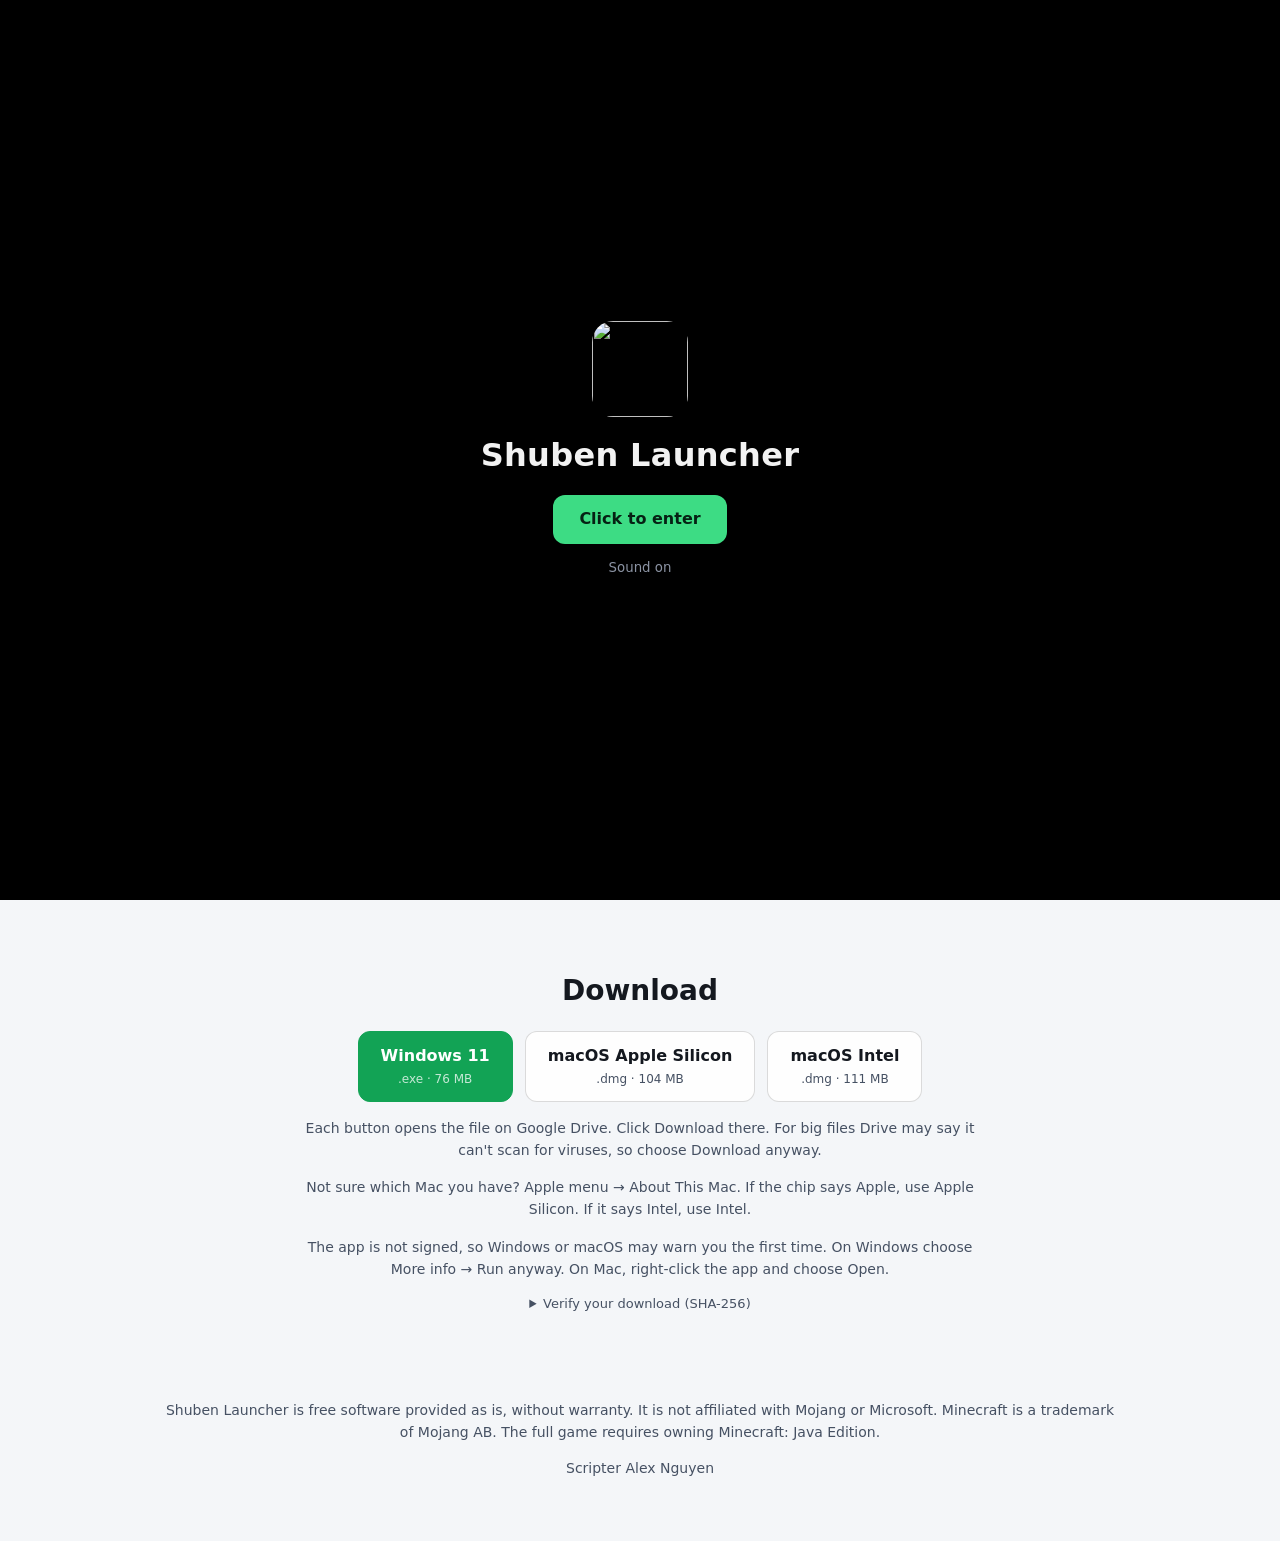
==== index.html @ 7bde4526 "Add files via upload bg.webp capybara-credit.png intro-sound.wav logo.png those files must be in" ====
<!DOCTYPE html>
<html lang="en">
<head>
<meta charset="utf-8">
<meta name="viewport" content="width=device-width, initial-scale=1, viewport-fit=cover">
<meta name="color-scheme" content="light dark">
<title>Shuben Launcher</title>
<script id="theme-init">try{var t=localStorage.getItem("shuben.theme");if(t==="dark"||t==="light")document.documentElement.dataset.theme=t}catch(e){}</script>
<link rel="stylesheet" href="style.css">
</head>
<body class="lock">

<div id="intro">
  <div id="gate">
    <img class="logo" src="assets/logo.png" alt="">
    <h1>Shuben Launcher</h1>
    <button id="enter">Click to enter</button>
    <small>Sound on</small>
  </div>
  <div id="roll" hidden>
    <div class="c-role">Scripter</div><div class="c-name">Alex Nguyen</div>
    <div class="c-role">Directed by</div><div class="c-name">Alex Nguyen</div>
    <div class="c-role">Produced by</div><div class="c-name">Alex Nguyen</div>
    <div class="c-role">Sound Design</div><div class="c-name">Alex Nguyen</div>
    <div class="c-role">Edited by</div><div class="c-name">Alex Nguyen</div>
    <div class="c-role">Special Thanks</div><div class="c-name">Alex Nguyen</div>
    <div class="c-role">Mascot</div><img class="c-img" src="assets/capybara-credit.png" alt="">
    <div class="c-title">Shuben Launcher</div>
  </div>
  <button id="skip" hidden>Skip</button>
</div>
<button id="theme-toggle" class="theme-btn" type="button" aria-label="Switch theme" title="Switch theme"><span aria-hidden="true">🌙</span></button>
<audio id="snd" preload="auto" src="assets/intro-sound.wav"></audio>

<main class="wrap">
  <header class="hero">
    <img class="logo" src="assets/logo.png" alt="Shuben Launcher logo">
    <h1>Shuben Launcher</h1>
    <p class="tag">A Minecraft launcher for Windows and macOS with Microsoft login, a built-in mod and resource pack store, skins and capes, and one-click servers from modpacks.</p>
    <div class="row">
      <a class="btn primary" href="#download">Download<small>Windows &amp; macOS</small></a>
      <button class="btn" id="replay">Replay intro<small>credits + sound</small></button>
    </div>
  </header>

  <section>
    <h2>Everything in one launcher</h2>
    <div class="grid">
      <div class="card"><h3>Microsoft login</h3><p>Sign in with the official Microsoft flow. Your login is remembered, encrypted on your computer.</p></div>
      <div class="card"><h3>Default mode</h3><p>No account yet? Default runs Mojang's free demo: time-limited and single-player only.</p></div>
      <div class="card"><h3>Skins &amp; capes</h3><p>Upload a skin and switch between the capes your account owns, right from the launcher.</p></div>
      <div class="card"><h3>Mod &amp; resource pack store</h3><p>Search Modrinth, filter by version and loader, and install with required dependencies in one click.</p></div>
      <div class="card"><h3>Servers from modpacks</h3><p>Upload a Modrinth .mrpack and get a ready server: mods, Java and server software installed for you.</p></div>
      <div class="card"><h3>Always up to date</h3><p>Checks for the newest releases and snapshots, and can auto-select the latest release for you.</p></div>
    </div>
  </section>


  <section id="download">
    <h2>Download</h2>
    <div class="row">
      <a class="btn primary" data-dl="windows">Windows 11<small>.exe · 76 MB</small></a>
      <a class="btn" data-dl="macArm">macOS Apple Silicon<small>.dmg · 104 MB</small></a>
      <a class="btn" data-dl="macIntel">macOS Intel<small>.dmg · 111 MB</small></a>
    </div>
    <p class="note">Each button opens the file on Google Drive. Click Download there. For big files Drive may say it can't scan for viruses, so choose Download anyway.</p>
    <p class="note">Not sure which Mac you have? Apple menu &rarr; About This Mac. If the chip says Apple, use Apple Silicon. If it says Intel, use Intel.</p>
    <p class="note">The app is not signed, so Windows or macOS may warn you the first time. On Windows choose More info &rarr; Run anyway. On Mac, right-click the app and choose Open.</p>
    <details>
      <summary>Verify your download (SHA-256)</summary>
      <pre>501d787b8bf76573355b5ede3293cb2824d514457baf2b5ac9c49565355bd155  ShubenLauncher.exe
ab06b20285928dd96e06fcc5855edee9f3e02b36a0efeb1e8f48c4ac49ca61c9  ShubenLauncher-arm64.dmg
dc980380eb8f8926dddb6dd595ad8d58cdeea8d173b1140497dd48a2df78082a  ShubenLauncher-x64.dmg</pre>
      <p>Windows: <code>certutil -hashfile ShubenLauncher.exe SHA256</code> &middot; Mac: <code>shasum -a 256 &lt;file&gt;</code></p>
    </details>
  </section>

  <footer>
    <p>Shuben Launcher is free software provided as is, without warranty. It is not affiliated with Mojang or Microsoft. Minecraft is a trademark of Mojang AB. The full game requires owning Minecraft: Java Edition.</p>
    <p>Scripter Alex Nguyen</p>
  </footer>
</main>

<script src="config.js"></script>
<script src="downloads.js"></script>
<script src="intro.js"></script>
<script src="theme.js"></script>
<script>
// If the other files did not load (for example index.html was opened from inside the zip), say so.
window.addEventListener('load', function () {
  if (typeof DOWNLOADS === 'undefined' || typeof snd === 'undefined') {
    var d = document.createElement('div');
    d.setAttribute('style', 'position:fixed;inset:0;z-index:999;background:#000;color:#fff;font:16px system-ui,sans-serif;display:flex;align-items:center;justify-content:center;text-align:center;padding:24px');
    d.textContent = 'Some files did not load. Extract the whole zip folder first, then open index.html from the extracted folder. Do not open it from inside the zip, and do not double-click the .js files.';
    document.body.appendChild(d);
  }
});
</script>
</body>
</html>
---- style.css ----
:root{color-scheme:light;box-sizing:border-box;padding-top:env(safe-area-inset-top,0px);padding-bottom:env(safe-area-inset-bottom,0px);
--text:#14181f;--muted:#465163;--panel:rgba(255,255,255,.84);--line:rgba(0,0,0,.14);--accent:#12a355;--on-accent:#fff;--overlay:rgba(255,255,255,.5);--bg:#e9edf2}
@media (prefers-color-scheme:dark){:root:not([data-theme="light"]){color-scheme:dark;--text:#e9ecf2;--muted:#a0a9b8;--panel:rgba(18,21,28,.84);--line:rgba(255,255,255,.13);--accent:#3ddc84;--on-accent:#062114;--overlay:rgba(8,10,14,.58);--bg:#0b0d11}}
:root[data-theme="dark"]{color-scheme:dark;--text:#e9ecf2;--muted:#a0a9b8;--panel:rgba(18,21,28,.84);--line:rgba(255,255,255,.13);--accent:#3ddc84;--on-accent:#062114;--overlay:rgba(8,10,14,.58);--bg:#0b0d11}
html{scroll-padding-top:env(safe-area-inset-top,0px);scroll-behavior:smooth}
*{box-sizing:border-box}
body{margin:0;color:var(--text);font:16px/1.55 "Segoe UI",system-ui,sans-serif;background:linear-gradient(var(--overlay),var(--overlay)),url("assets/bg.webp") center/cover fixed,var(--bg)}
body.lock{overflow:hidden}
[hidden]{display:none!important}
a{color:var(--accent)}
.wrap{max-width:1000px;margin:0 auto;padding:0 20px}
.hero{text-align:center;padding:72px 0 40px}
.logo{width:120px;height:120px;border-radius:22%;box-shadow:0 8px 30px rgba(0,0,0,.35)}
h1{font-size:clamp(34px,7vw,56px);margin:18px 0 8px;letter-spacing:.01em}
.tag{max-width:640px;margin:0 auto 26px;color:var(--muted);font-size:18px}
.row{display:flex;flex-wrap:wrap;gap:12px;justify-content:center}
.btn{display:inline-flex;flex-direction:column;align-items:center;gap:2px;padding:12px 22px;border-radius:12px;border:1px solid var(--line);background:var(--panel);color:var(--text);font:inherit;font-weight:600;text-decoration:none;cursor:pointer}
.btn small{font-weight:400;color:var(--muted);font-size:12px}
.btn.primary{background:var(--accent);color:var(--on-accent);border-color:var(--accent)}
.btn.primary small{color:inherit;opacity:.75}
.btn.soon{opacity:.6;cursor:default}
section{padding:36px 0}
h2{font-size:28px;margin:0 0 18px;text-align:center}
.grid{display:grid;grid-template-columns:repeat(auto-fit,minmax(260px,1fr));gap:16px}
.card{background:var(--panel);border:1px solid var(--line);border-radius:14px;padding:20px;backdrop-filter:blur(8px)}
.card h3{margin:0 0 6px;font-size:18px}
.card p{margin:0;color:var(--muted)}
.note{color:var(--muted);text-align:center;max-width:680px;margin:16px auto 0;font-size:14px}
footer{padding:36px 0 48px;text-align:center;color:var(--muted);font-size:14px}
footer .btn{margin-top:14px}
details{max-width:700px;margin:14px auto 0;color:var(--muted);font-size:13px;text-align:center}
summary{cursor:pointer}
pre{overflow-x:auto;text-align:left;background:var(--panel);border:1px solid var(--line);border-radius:10px;padding:12px;font-size:11px}
code{background:var(--panel);padding:1px 5px;border-radius:4px}
.card pre{margin:8px 0 0;white-space:pre-wrap;word-break:break-all}
.card .btn{margin-top:12px}
.theme-btn{position:fixed;z-index:50;top:calc(14px + env(safe-area-inset-top,0px));right:14px;width:44px;height:44px;border-radius:50%;border:1px solid var(--line);background:var(--panel);color:var(--text);font-size:20px;line-height:1;cursor:pointer;backdrop-filter:blur(8px);display:grid;place-items:center}
.theme-btn:hover{border-color:var(--accent)}
/* intro */
#intro{position:fixed;inset:0;z-index:100;background:#000;color:#f2f2f2;overflow:hidden;text-align:center;transition:opacity .5s}
#intro.out{opacity:0;pointer-events:none}
#gate{height:100%;display:flex;flex-direction:column;align-items:center;justify-content:center;gap:14px;padding:20px}
#gate .logo{width:96px;height:96px}
#gate h1{margin:0;font-size:32px}
#gate button{font:inherit;font-weight:600;padding:12px 26px;border-radius:12px;border:0;background:#3ddc84;color:#062114;cursor:pointer}
#gate small{color:#8b93a3}
#roll{position:absolute;left:0;right:0;top:0;padding-bottom:40px}
#roll.go{animation:roll 5s linear forwards}
@keyframes roll{from{transform:translateY(100vh)}to{transform:translateY(-100%)}}
.c-role{margin-top:34px;font-size:13px;letter-spacing:.35em;text-transform:uppercase;color:#8b93a3}
.c-name{margin-top:6px;font-size:26px;letter-spacing:.12em;text-transform:uppercase;font-family:Georgia,"Times New Roman",serif}
.c-img{display:block;width:150px;height:150px;margin:14px auto 0;border-radius:50%}
.c-title{margin-top:70px;font-size:40px;font-weight:700;letter-spacing:.3em;text-transform:uppercase;color:#3ddc84}
#skip{position:absolute;right:18px;bottom:calc(14px + env(safe-area-inset-bottom,0px));background:none;border:0;color:#777;font:inherit;text-decoration:underline;cursor:pointer}
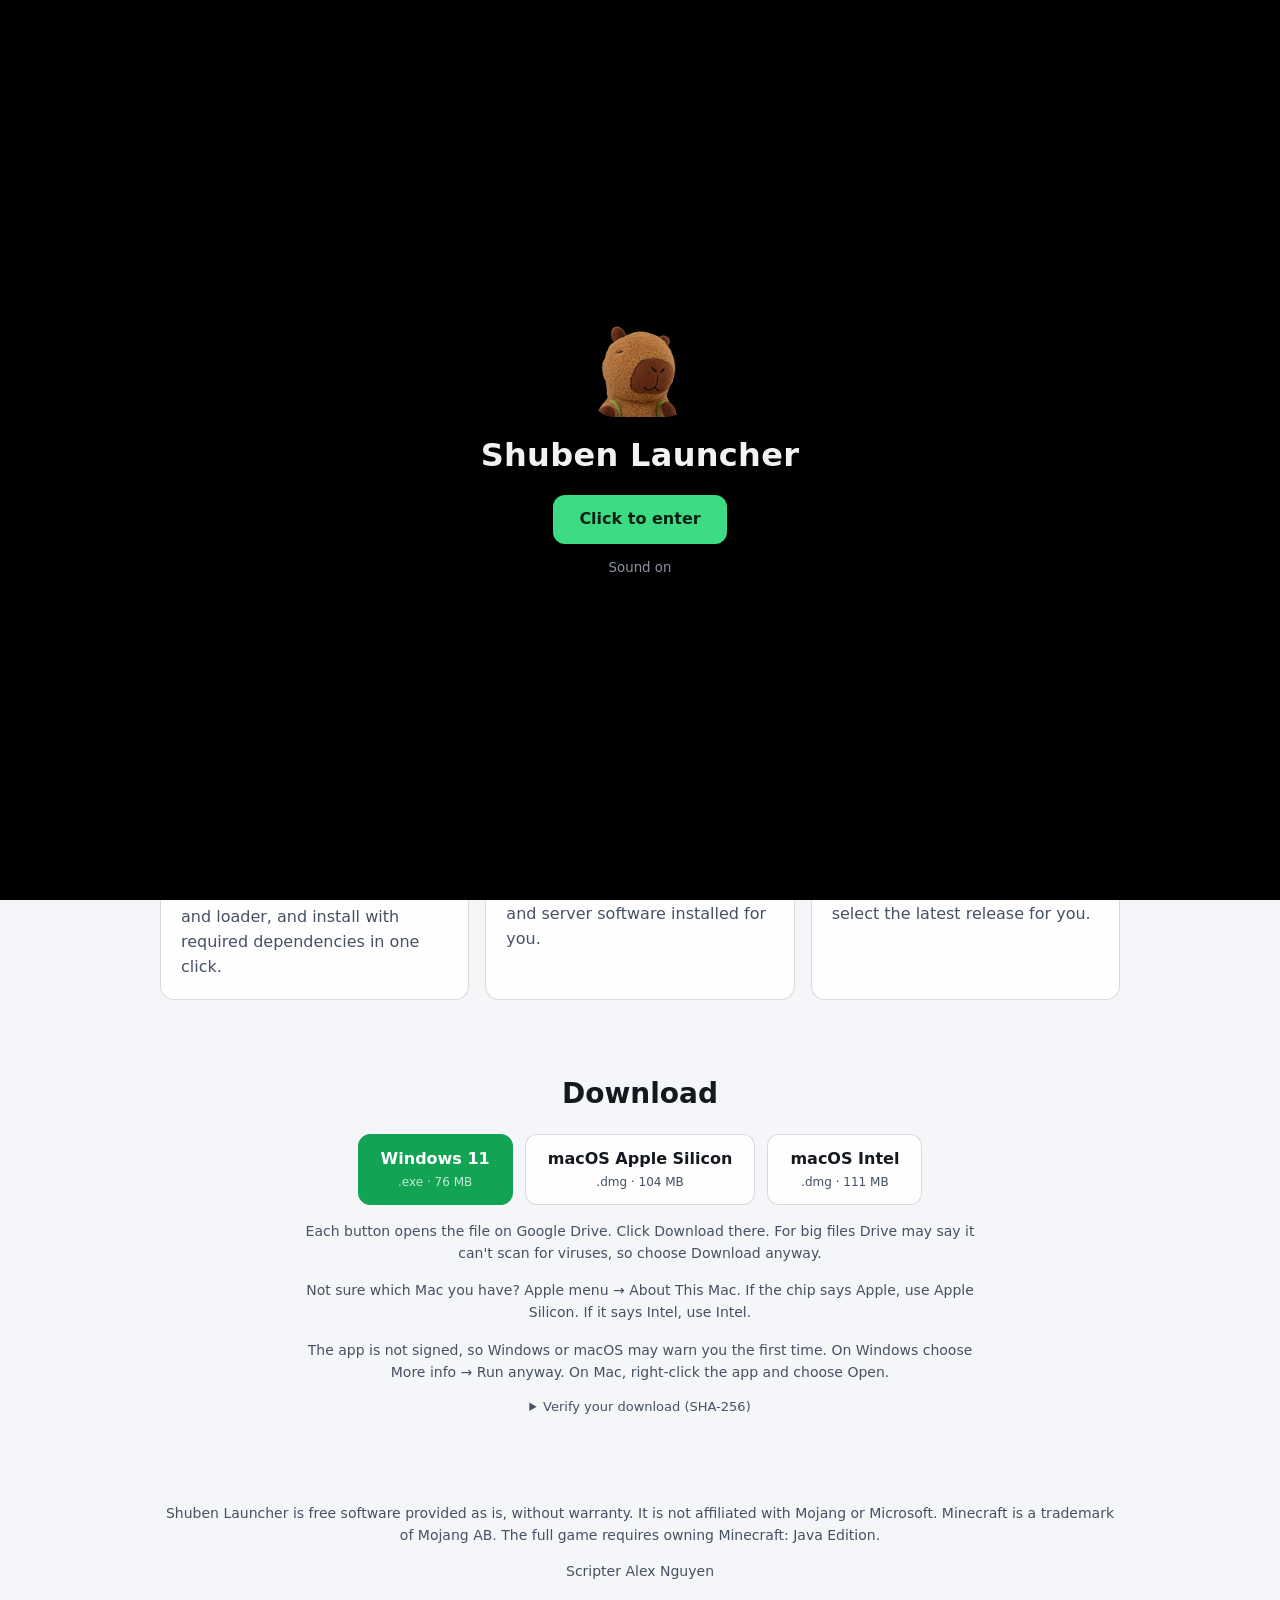
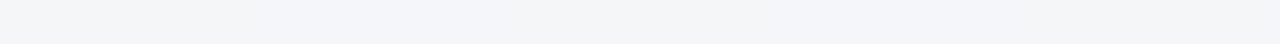
==== commit d8b39e2e: "Add files via upload" ====
--- a/index.html
+++ b/index.html
@@ -12,7 +12,7 @@
 
 <div id="intro">
   <div id="gate">
-    <img class="logo" src="assets/logo.png" alt="">
+    <img class="logo" src="logo.png" alt="">
     <h1>Shuben Launcher</h1>
     <button id="enter">Click to enter</button>
     <small>Sound on</small>
@@ -24,17 +24,17 @@
     <div class="c-role">Sound Design</div><div class="c-name">Alex Nguyen</div>
     <div class="c-role">Edited by</div><div class="c-name">Alex Nguyen</div>
     <div class="c-role">Special Thanks</div><div class="c-name">Alex Nguyen</div>
-    <div class="c-role">Mascot</div><img class="c-img" src="assets/capybara-credit.png" alt="">
+    <div class="c-role">Mascot</div><img class="c-img" src="capybara-credit.png" alt="">
     <div class="c-title">Shuben Launcher</div>
   </div>
   <button id="skip" hidden>Skip</button>
 </div>
 <button id="theme-toggle" class="theme-btn" type="button" aria-label="Switch theme" title="Switch theme"><span aria-hidden="true">🌙</span></button>
-<audio id="snd" preload="auto" src="assets/intro-sound.wav"></audio>
+<audio id="snd" preload="auto" src="intro-sound.wav"></audio>
 
 <main class="wrap">
   <header class="hero">
-    <img class="logo" src="assets/logo.png" alt="Shuben Launcher logo">
+    <img class="logo" src="logo.png" alt="Shuben Launcher logo">
     <h1>Shuben Launcher</h1>
     <p class="tag">A Minecraft launcher for Windows and macOS with Microsoft login, a built-in mod and resource pack store, skins and capes, and one-click servers from modpacks.</p>
     <div class="row">
--- a/style.css
+++ b/style.css
@@ -4,7 +4,7 @@
 :root[data-theme="dark"]{color-scheme:dark;--text:#e9ecf2;--muted:#a0a9b8;--panel:rgba(18,21,28,.84);--line:rgba(255,255,255,.13);--accent:#3ddc84;--on-accent:#062114;--overlay:rgba(8,10,14,.58);--bg:#0b0d11}
 html{scroll-padding-top:env(safe-area-inset-top,0px);scroll-behavior:smooth}
 *{box-sizing:border-box}
-body{margin:0;color:var(--text);font:16px/1.55 "Segoe UI",system-ui,sans-serif;background:linear-gradient(var(--overlay),var(--overlay)),url("assets/bg.webp") center/cover fixed,var(--bg)}
+body{margin:0;color:var(--text);font:16px/1.55 "Segoe UI",system-ui,sans-serif;background:linear-gradient(var(--overlay),var(--overlay)),url("bg.webp") center/cover fixed,var(--bg)}
 body.lock{overflow:hidden}
 [hidden]{display:none!important}
 a{color:var(--accent)}
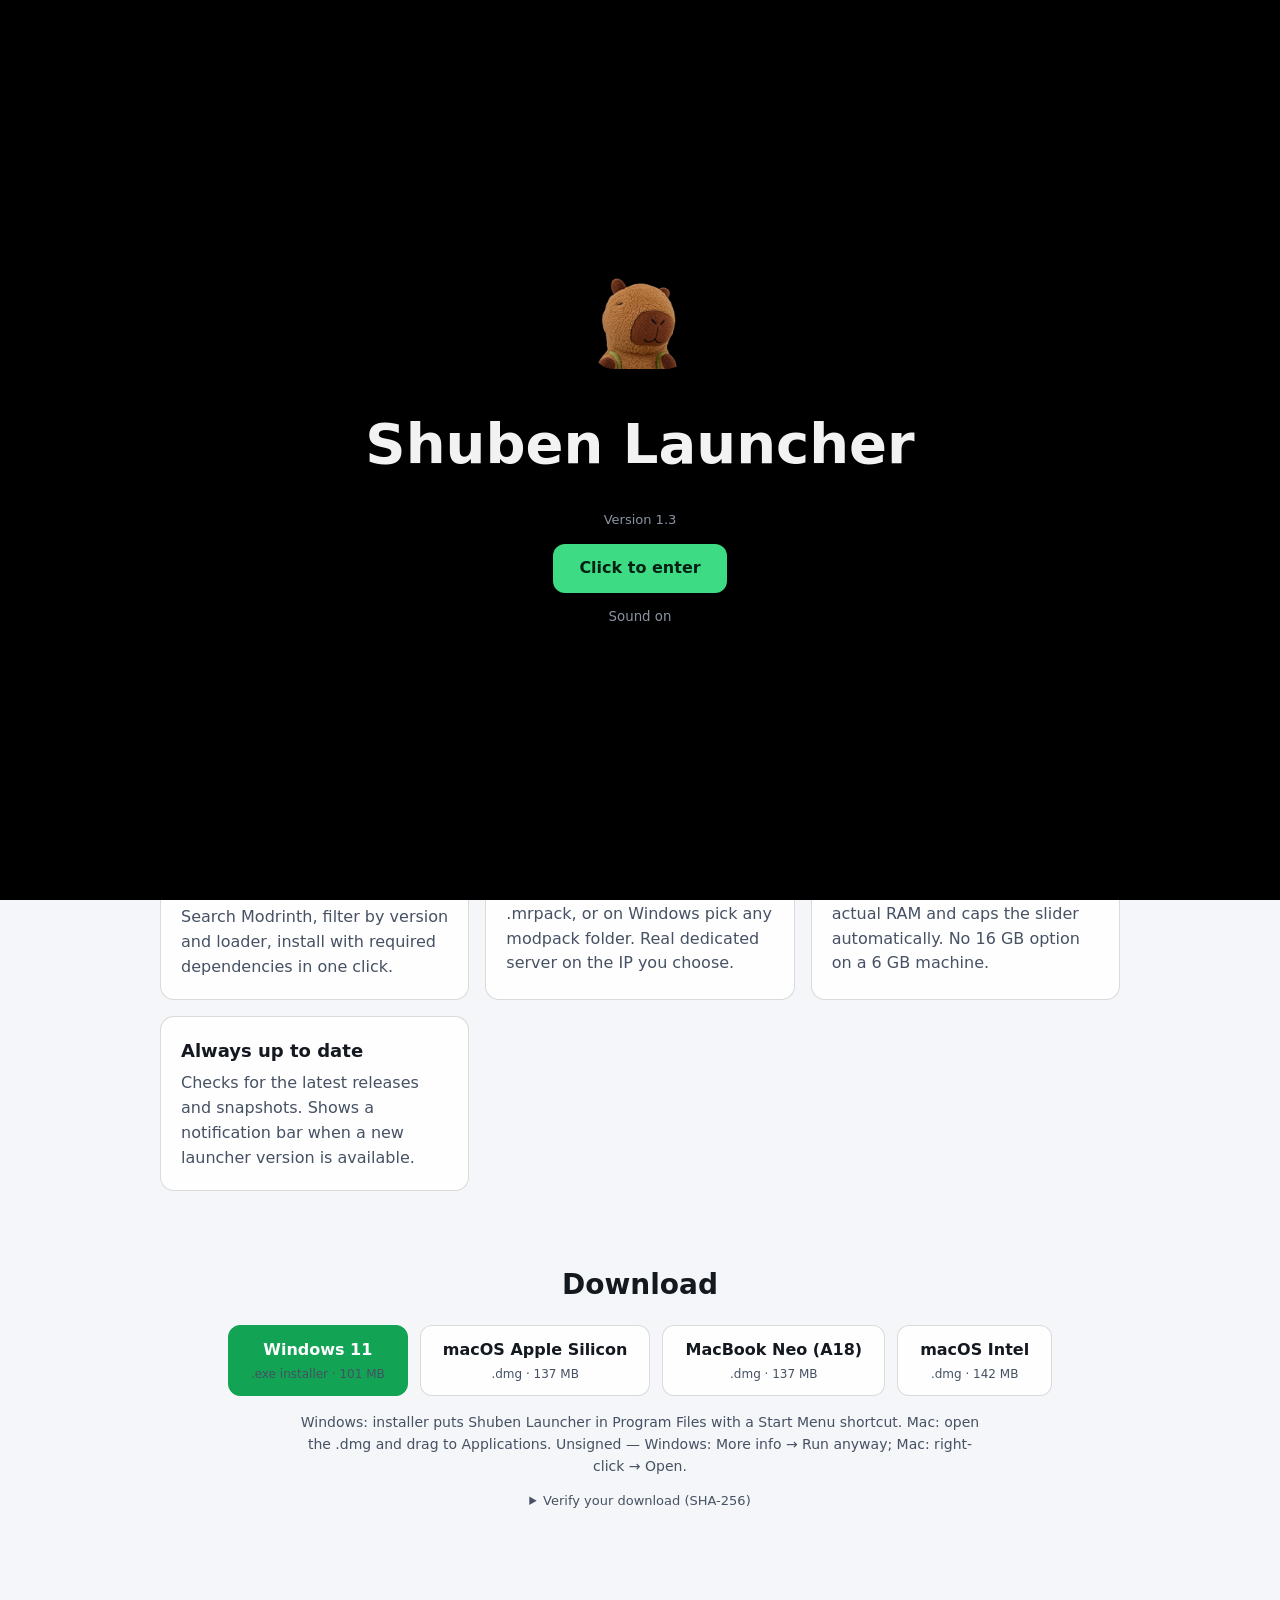
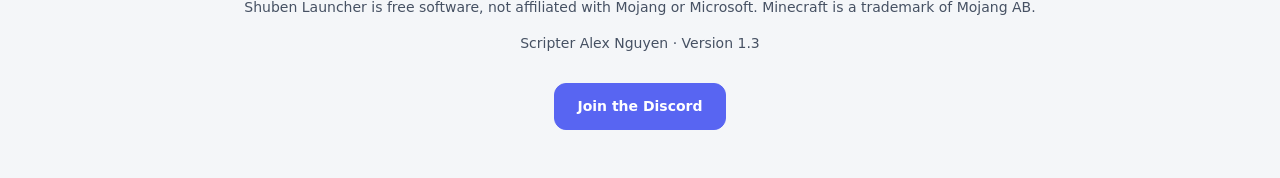
==== commit a5264199: "Add files via upload" ====
--- a/index.html
+++ b/index.html
@@ -2,18 +2,70 @@
 <html lang="en">
 <head>
 <meta charset="utf-8">
+<meta name="color-scheme" content="light dark">
 <meta name="viewport" content="width=device-width, initial-scale=1, viewport-fit=cover">
-<meta name="color-scheme" content="light dark">
 <title>Shuben Launcher</title>
 <script id="theme-init">try{var t=localStorage.getItem("shuben.theme");if(t==="dark"||t==="light")document.documentElement.dataset.theme=t}catch(e){}</script>
-<link rel="stylesheet" href="style.css">
+<style>
+:root{color-scheme:light;box-sizing:border-box;padding-top:env(safe-area-inset-top,0px);padding-bottom:env(safe-area-inset-bottom,0px);
+--text:#14181f;--muted:#465163;--panel:rgba(255,255,255,.84);--line:rgba(0,0,0,.14);--accent:#12a355;--on-accent:#fff;--overlay:rgba(255,255,255,.5);--bg:#e9edf2}
+@media (prefers-color-scheme:dark){:root:not([data-theme="light"]){color-scheme:dark;--text:#e9ecf2;--muted:#a0a9b8;--panel:rgba(18,21,28,.84);--line:rgba(255,255,255,.13);--accent:#3ddc84;--on-accent:#062114;--overlay:rgba(8,10,14,.58);--bg:#0b0d11}}
+:root[data-theme="dark"]{color-scheme:dark;--text:#e9ecf2;--muted:#a0a9b8;--panel:rgba(18,21,28,.84);--line:rgba(255,255,255,.13);--accent:#3ddc84;--on-accent:#062114;--overlay:rgba(8,10,14,.58);--bg:#0b0d11}
+html{scroll-padding-top:env(safe-area-inset-top,0px);scroll-behavior:smooth}
+*{box-sizing:border-box}
+body{margin:0;color:var(--text);font:16px/1.55 "Segoe UI",system-ui,sans-serif;background:linear-gradient(var(--overlay),var(--overlay)),url("[data-uri]") center/cover fixed,var(--bg)}
+body.lock{overflow:hidden}
+[hidden]{display:none!important}
+a{color:var(--accent)}
+.wrap{max-width:1000px;margin:0 auto;padding:0 20px}
+.hero{text-align:center;padding:72px 0 40px}
+.logo{width:120px;height:120px;border-radius:22%;box-shadow:0 8px 30px rgba(0,0,0,.35)}
+h1{font-size:clamp(34px,7vw,56px);margin:18px 0 8px}
+.tag{max-width:640px;margin:0 auto 26px;color:var(--muted);font-size:18px}
+.row{display:flex;flex-wrap:wrap;gap:12px;justify-content:center}
+.btn{display:inline-flex;flex-direction:column;align-items:center;gap:2px;padding:12px 22px;border-radius:12px;border:1px solid var(--line);background:var(--panel);color:var(--text);font:inherit;font-weight:600;text-decoration:none;cursor:pointer}
+.btn small{font-weight:400;color:var(--muted);font-size:12px}
+.btn.primary{background:var(--accent);color:var(--on-accent);border-color:var(--accent)}
+section{padding:36px 0}
+h2{font-size:28px;margin:0 0 18px;text-align:center}
+.grid{display:grid;grid-template-columns:repeat(auto-fit,minmax(260px,1fr));gap:16px}
+.card{background:var(--panel);border:1px solid var(--line);border-radius:14px;padding:20px;backdrop-filter:blur(8px)}
+.card h3{margin:0 0 6px;font-size:18px}
+.card p{margin:0;color:var(--muted)}
+.note{color:var(--muted);text-align:center;max-width:680px;margin:16px auto 0;font-size:14px}
+footer{padding:36px 0 48px;text-align:center;color:var(--muted);font-size:14px}
+details{max-width:700px;margin:14px auto 0;color:var(--muted);font-size:13px;text-align:center}
+summary{cursor:pointer}
+pre{overflow-x:auto;text-align:left;background:var(--panel);border:1px solid var(--line);border-radius:10px;padding:12px;font-size:11px}
+code{background:var(--panel);padding:1px 5px;border-radius:4px}
+.theme-btn{position:fixed;z-index:50;top:calc(14px + env(safe-area-inset-top,0px));right:14px;width:44px;height:44px;border-radius:50%;border:1px solid var(--line);background:var(--panel);color:var(--text);font-size:20px;cursor:pointer;backdrop-filter:blur(8px);display:grid;place-items:center}
+.theme-btn:hover{border-color:var(--accent)}
+#intro{position:fixed;inset:0;z-index:100;background:#000;color:#f2f2f2;overflow:hidden;text-align:center;transition:opacity .5s}
+#intro.out{opacity:0;pointer-events:none}
+#gate{height:100%;display:flex;flex-direction:column;align-items:center;justify-content:center;gap:14px;padding:20px}
+#gate .logo{width:96px;height:96px}
+#gate button{font:inherit;font-weight:600;padding:12px 26px;border-radius:12px;border:0;background:#3ddc84;color:#062114;cursor:pointer}
+#gate small{color:#8b93a3}
+#roll{position:absolute;left:0;right:0;top:0;padding-bottom:40px}
+#roll.go{animation:roll 5s linear forwards}
+@keyframes roll{from{transform:translateY(100vh)}to{transform:translateY(-100%)}}
+.c-role{margin-top:34px;font-size:13px;letter-spacing:.35em;text-transform:uppercase;color:#8b93a3}
+.c-name{margin-top:6px;font-size:26px;letter-spacing:.12em;text-transform:uppercase;font-family:Georgia,"Times New Roman",serif}
+.c-img{display:block;width:150px;height:150px;margin:14px auto 0;border-radius:50%}
+.c-title{margin-top:70px;font-size:40px;font-weight:700;letter-spacing:.3em;text-transform:uppercase;color:#3ddc84}
+#skip{position:absolute;right:18px;bottom:calc(14px + env(safe-area-inset-bottom,0px));background:none;border:0;color:#777;font:inherit;text-decoration:underline;cursor:pointer}
+.small{font-size:12px}
+.btn.discord{background:#5865F2;color:#fff;border-color:#5865F2}
+</style>
 </head>
 <body class="lock">
 
+<button id="theme-toggle" class="theme-btn" type="button" aria-label="Switch theme" title="Switch theme"><span aria-hidden="true">🌙</span></button>
 <div id="intro">
   <div id="gate">
-    <img class="logo" src="logo.png" alt="">
+    <img class="logo" src="[data-uri]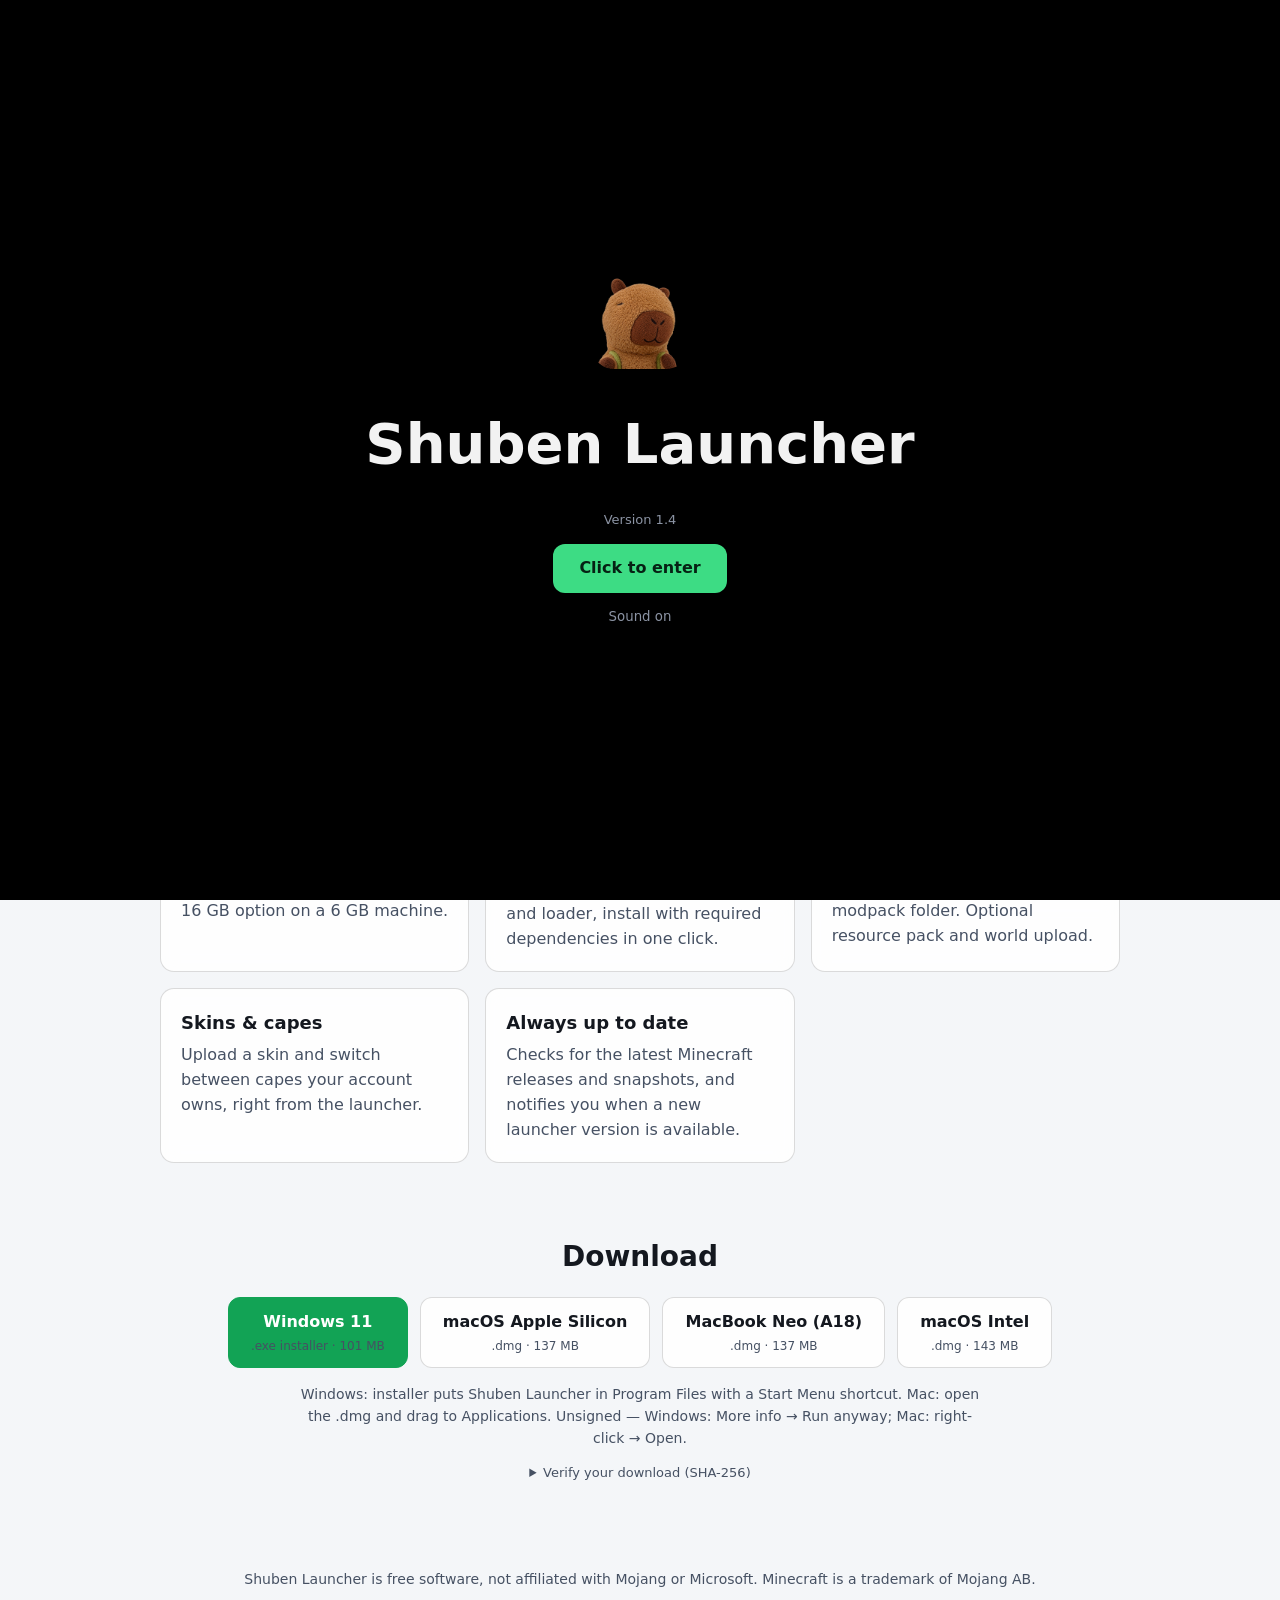
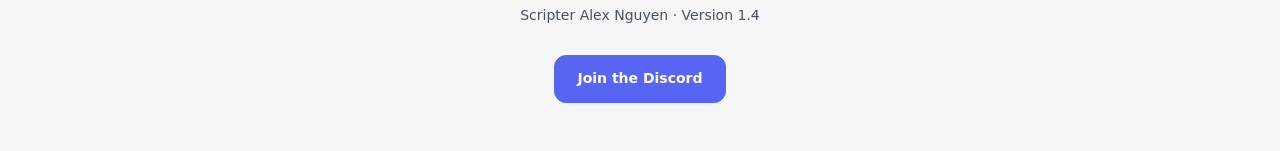
==== commit 41b40303: "Add files via upload" ====
--- a/index.html
+++ b/index.html
@@ -3,15 +3,15 @@
 <head>
 <meta charset="utf-8">
 <meta name="color-scheme" content="light dark">
-<meta name="viewport" content="width=device-width, initial-scale=1, viewport-fit=cover">
-<title>Shuben Launcher</title>
-<script id="theme-init">try{var t=localStorage.getItem("shuben.theme");if(t==="dark"||t==="light")document.documentElement.dataset.theme=t}catch(e){}</script>
+<meta name="viewport" content="width=device-width,initial-scale=1,viewport-fit=cover">
+<link rel="icon" href="[data-uri]" type="image/x-icon">
+<title>Shuben Launcher 1.4</title>
+<script id="ti">try{var t=localStorage.getItem("shuben.theme");if(t==="dark"||t==="light")document.documentElement.dataset.theme=t}catch(e){}</script>
 <style>
-:root{color-scheme:light;box-sizing:border-box;padding-top:env(safe-area-inset-top,0px);padding-bottom:env(safe-area-inset-bottom,0px);
---text:#14181f;--muted:#465163;--panel:rgba(255,255,255,.84);--line:rgba(0,0,0,.14);--accent:#12a355;--on-accent:#fff;--overlay:rgba(255,255,255,.5);--bg:#e9edf2}
-@media (prefers-color-scheme:dark){:root:not([data-theme="light"]){color-scheme:dark;--text:#e9ecf2;--muted:#a0a9b8;--panel:rgba(18,21,28,.84);--line:rgba(255,255,255,.13);--accent:#3ddc84;--on-accent:#062114;--overlay:rgba(8,10,14,.58);--bg:#0b0d11}}
+:root{color-scheme:light;--text:#14181f;--muted:#465163;--panel:rgba(255,255,255,.84);--line:rgba(0,0,0,.14);--accent:#12a355;--on-accent:#fff;--overlay:rgba(255,255,255,.5);--bg:#e9edf2;box-sizing:border-box;padding-top:env(safe-area-inset-top,0px);padding-bottom:env(safe-area-inset-bottom,0px)}
+@media(prefers-color-scheme:dark){:root:not([data-theme="light"]){color-scheme:dark;--text:#e9ecf2;--muted:#a0a9b8;--panel:rgba(18,21,28,.84);--line:rgba(255,255,255,.13);--accent:#3ddc84;--on-accent:#062114;--overlay:rgba(8,10,14,.58);--bg:#0b0d11}}
 :root[data-theme="dark"]{color-scheme:dark;--text:#e9ecf2;--muted:#a0a9b8;--panel:rgba(18,21,28,.84);--line:rgba(255,255,255,.13);--accent:#3ddc84;--on-accent:#062114;--overlay:rgba(8,10,14,.58);--bg:#0b0d11}
-html{scroll-padding-top:env(safe-area-inset-top,0px);scroll-behavior:smooth}
+html{scroll-behavior:smooth;scroll-padding-top:env(safe-area-inset-top,0px)}
 *{box-sizing:border-box}
 body{margin:0;color:var(--text);font:16px/1.55 "Segoe UI",system-ui,sans-serif;background:linear-gradient(var(--overlay),var(--overlay)),url("[data-uri]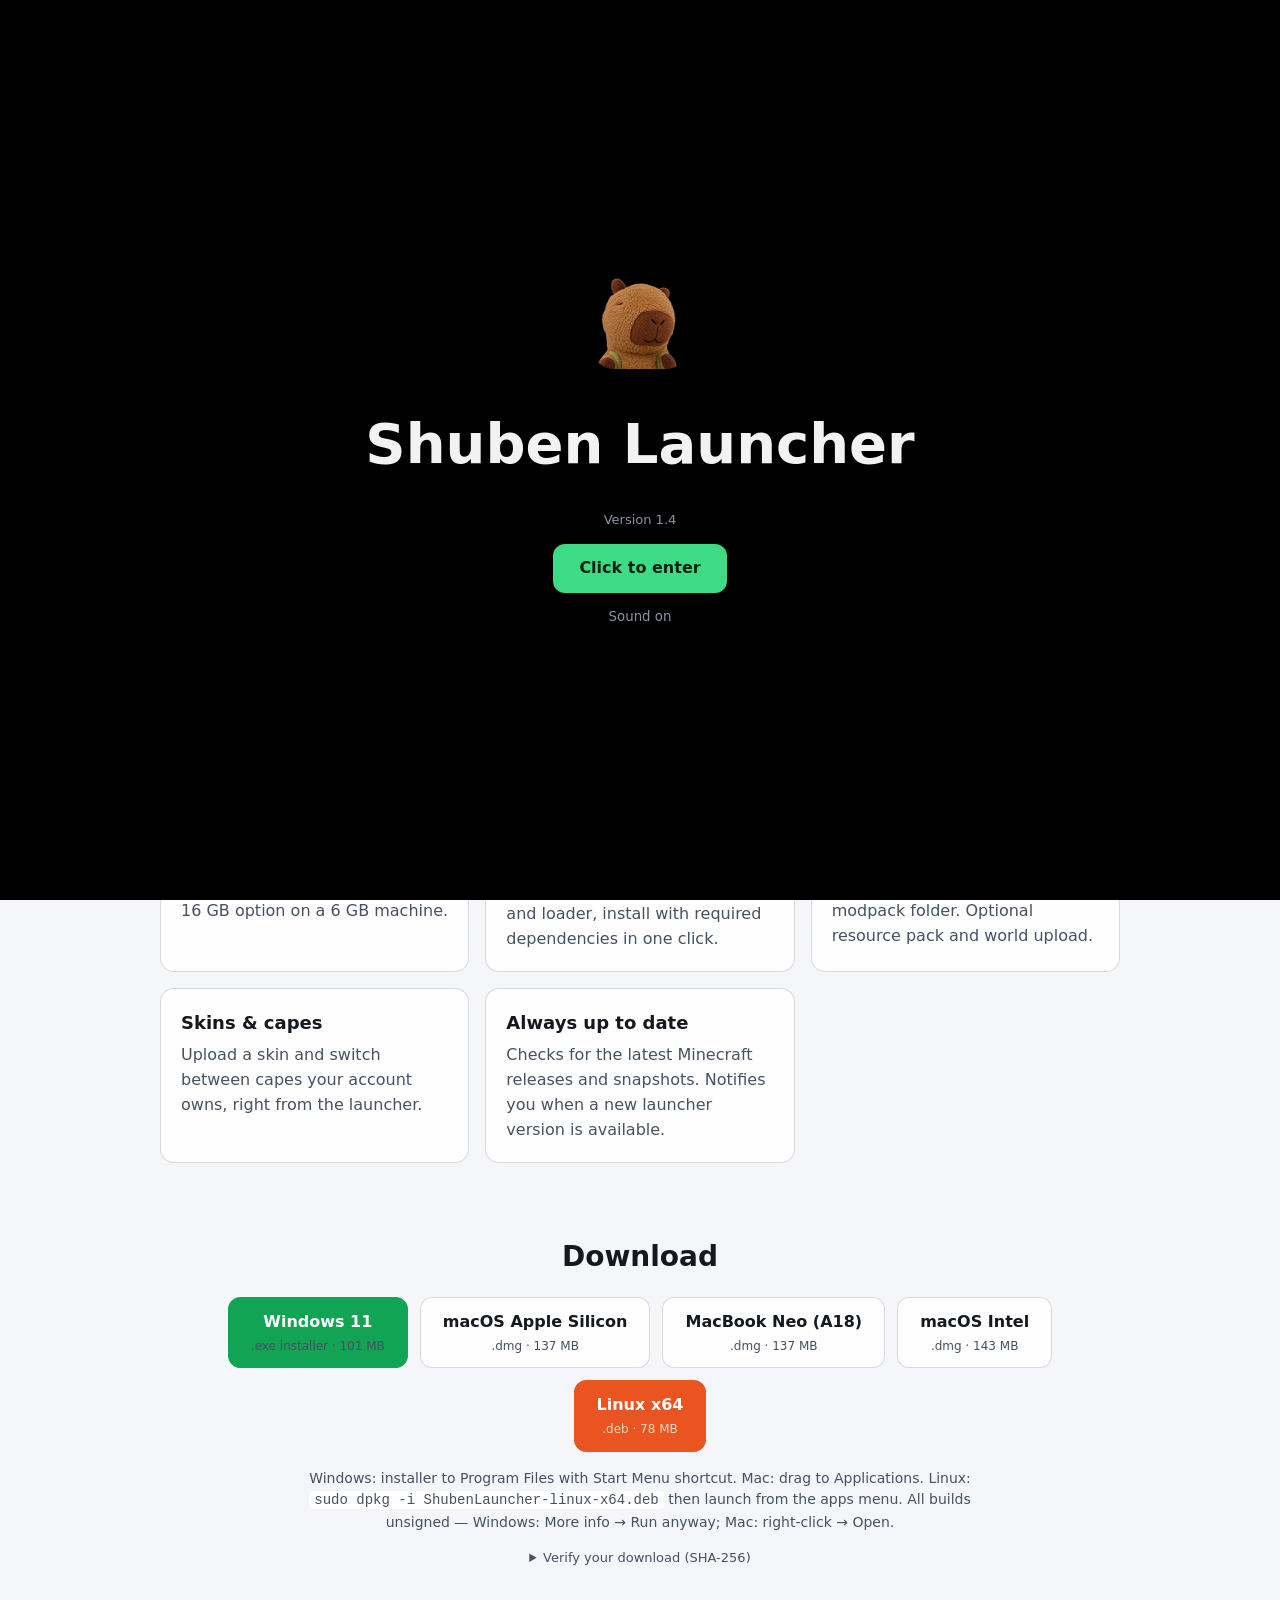
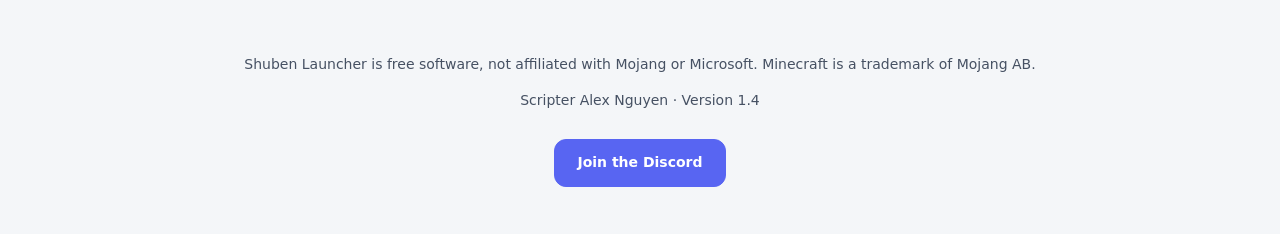
==== commit 6213fe8b: "Add files via upload" ====
--- a/index.html
+++ b/index.html
@@ -27,7 +27,8 @@
 .btn small{font-weight:400;color:var(--muted);font-size:12px}
 .btn.primary{background:var(--accent);color:var(--on-accent);border-color:var(--accent)}
 .btn.discord{background:#5865F2;color:#fff;border-color:#5865F2}
-.btn.discord small{color:rgba(255,255,255,.75)}
+.btn.linux{background:#E95420;color:#fff;border-color:#E95420}
+.btn.discord small,.btn.linux small{color:rgba(255,255,255,.75)}
 section{padding:36px 0}
 h2{font-size:28px;margin:0 0 18px;text-align:center}
 .grid{display:grid;grid-template-columns:repeat(auto-fit,minmax(260px,1fr));gap:16px}
@@ -85,9 +86,9 @@
   <header class="hero">
     <img class="logo" src="[data-uri]" alt="Shuben Launcher logo">
     <h1>Shuben Launcher</h1>
-    <p class="tag">A Minecraft launcher for Windows and macOS &mdash; Microsoft login, mod store, performance tuning, one-click servers and more.</p>
+    <p class="tag">A Minecraft launcher for Windows, macOS and Linux &mdash; Microsoft login, mod store, performance tuning, one-click servers and more.</p>
     <div class="row">
-      <a class="btn primary" href="#download">Download<small>Windows &amp; macOS</small></a>
+      <a class="btn primary" href="#download">Download<small>Windows, macOS &amp; Linux</small></a>
       <a class="btn discord" href="https://discord.gg/PazyRxe4T" target="_blank" rel="noopener">Join Discord<small>community &amp; support</small></a>
       <button class="btn" id="replay">Replay intro<small>credits + sound</small></button>
     </div>
@@ -97,12 +98,12 @@
     <div class="grid">
       <div class="card"><h3>Shuben account</h3><p>Sign up with email or Google. Up to 3 Microsoft accounts. Switch profiles instantly by clicking your avatar.</p></div>
       <div class="card"><h3>Default mode</h3><p>No purchase needed. Runs Mojang's free demo with Fabric, Sodium and Night Vision pre-installed. Stays the demo.</p></div>
-      <div class="card"><h3>Performance tab</h3><p>G1GC tuning, render distance, FPS cap, V-Sync, clouds and particle settings &mdash; applied at launch, no mods needed.</p></div>
+      <div class="card"><h3>Performance tab</h3><p>G1GC tuning, render distance, FPS cap, V-Sync, clouds and particles &mdash; applied at launch, no mods needed.</p></div>
       <div class="card"><h3>Smart memory</h3><p>Reads your PC's actual RAM and caps the slider automatically. No 16 GB option on a 6 GB machine.</p></div>
       <div class="card"><h3>Mod &amp; resource pack store</h3><p>Search Modrinth, filter by version and loader, install with required dependencies in one click.</p></div>
       <div class="card"><h3>Servers</h3><p>Create a plain server, upload a .mrpack, or on Windows pick any modpack folder. Optional resource pack and world upload.</p></div>
       <div class="card"><h3>Skins &amp; capes</h3><p>Upload a skin and switch between capes your account owns, right from the launcher.</p></div>
-      <div class="card"><h3>Always up to date</h3><p>Checks for the latest Minecraft releases and snapshots, and notifies you when a new launcher version is available.</p></div>
+      <div class="card"><h3>Always up to date</h3><p>Checks for the latest Minecraft releases and snapshots. Notifies you when a new launcher version is available.</p></div>
     </div>
   </section>
   <section id="download">
@@ -112,15 +113,17 @@
       <a class="btn" data-dl="macArm">macOS Apple Silicon<small>.dmg &middot; 137 MB</small></a>
       <a class="btn" data-dl="macNeo">MacBook Neo (A18)<small>.dmg &middot; 137 MB</small></a>
       <a class="btn" data-dl="macIntel">macOS Intel<small>.dmg &middot; 143 MB</small></a>
+      <a class="btn linux" data-dl="linux">Linux x64<small>.deb &middot; 78 MB</small></a>
     </div>
-    <p class="note">Windows: installer puts Shuben Launcher in Program Files with a Start Menu shortcut. Mac: open the .dmg and drag to Applications. Unsigned &mdash; Windows: More info &rarr; Run anyway; Mac: right-click &rarr; Open.</p>
+    <p class="note">Windows: installer to Program Files with Start Menu shortcut. Mac: drag to Applications. Linux: <code>sudo dpkg -i ShubenLauncher-linux-x64.deb</code> then launch from the apps menu. All builds unsigned &mdash; Windows: More info &rarr; Run anyway; Mac: right-click &rarr; Open.</p>
     <details>
       <summary>Verify your download (SHA-256)</summary>
       <pre>2b8921a2ad93b1001a1fb2be5240450e0c112d1411a939fcedc05414d7a87649  ShubenLauncherSetup.exe
 e2aec8e67498e3131bc4c849bf4da2f26186fd80bd347378d3be085fa04954e3  ShubenLauncher-arm64.dmg
 e2aec8e67498e3131bc4c849bf4da2f26186fd80bd347378d3be085fa04954e3  ShubenLauncher-MacBookNeo.dmg
-b79e38be79a9f68f25b9a16dafb1f7269470c010864ca170c8096d9f87b69d80  ShubenLauncher-x64.dmg</pre>
-      <p>Windows: <code>certutil -hashfile ShubenLauncherSetup.exe SHA256</code> &middot; Mac: <code>shasum -a 256 &lt;file&gt;</code></p>
+b79e38be79a9f68f25b9a16dafb1f7269470c010864ca170c8096d9f87b69d80  ShubenLauncher-x64.dmg
+6bd8af77ff822ba49bc2f9ed8c9b8ecf39938af65eccf66a690b13cb25ece1a1  ShubenLauncher-linux-x64.deb</pre>
+      <p>Windows: <code>certutil -hashfile ShubenLauncherSetup.exe SHA256</code> &middot; Mac/Linux: <code>shasum -a 256 &lt;file&gt;</code></p>
     </details>
   </section>
   <footer>
@@ -131,10 +134,11 @@
 </main>
 <script>
 const DOWNLOADS={
-  windows:'https://drive.google.com/file/d/1xqr1eBMZtz20DjfAgPtah3EcLeeW7VZ9/view?usp=sharing',
-  macArm: 'https://drive.google.com/file/d/163UertAQ3WW5DEt6oDhvphfs0N2pjbrN/view?usp=sharing',
-  macNeo: 'https://drive.google.com/file/d/1dxIEMjv5-_xbt0qV6IgNMA74MExsGn1j/view?usp=sharing',
-  macIntel:'https://drive.google.com/file/d/163UertAQ3WW5DEt6oDhvphfs0N2pjbrN/view?usp=sharing'
+  windows: 'https://drive.google.com/file/d/1xqr1eBMZtz20DjfAgPtah3EcLeeW7VZ9/view?usp=sharing',
+  macArm:  'https://drive.google.com/file/d/163UertAQ3WW5DEt6oDhvphfs0N2pjbrN/view?usp=sharing',
+  macNeo:  'https://drive.google.com/file/d/1dxIEMjv5-_xbt0qV6IgNMA74MExsGn1j/view?usp=sharing',
+  macIntel:'https://drive.google.com/file/d/163UertAQ3WW5DEt6oDhvphfs0N2pjbrN/view?usp=sharing',
+  linux:   'https://drive.google.com/file/d/14vEL4JJBcBXDJJaCsAKSQDl1QffGdTiE/view?usp=sharing'
 };
 document.querySelectorAll('[data-dl]').forEach(a=>{a.href=DOWNLOADS[a.dataset.dl];a.target='_blank';a.rel='noopener';});
 (function intro(){
@@ -143,7 +147,7 @@
   const snd=document.getElementById('snd');let done=false;
   const finish=()=>{if(done)return;done=true;el.classList.add('out');document.body.classList.remove('lock');
     const f=setInterval(()=>{snd.volume=Math.max(0,snd.volume-.1);if(snd.volume<=0){clearInterval(f);snd.pause();}},50);
-    setTimeout(()=>{el.hidden=true;},500);};
+    setTimeout(()=>el.hidden=true,500);};
   document.getElementById('enter').addEventListener('click',()=>{
     document.getElementById('gate').hidden=true;
     const r=document.getElementById('roll');r.hidden=false;r.classList.add('go');
